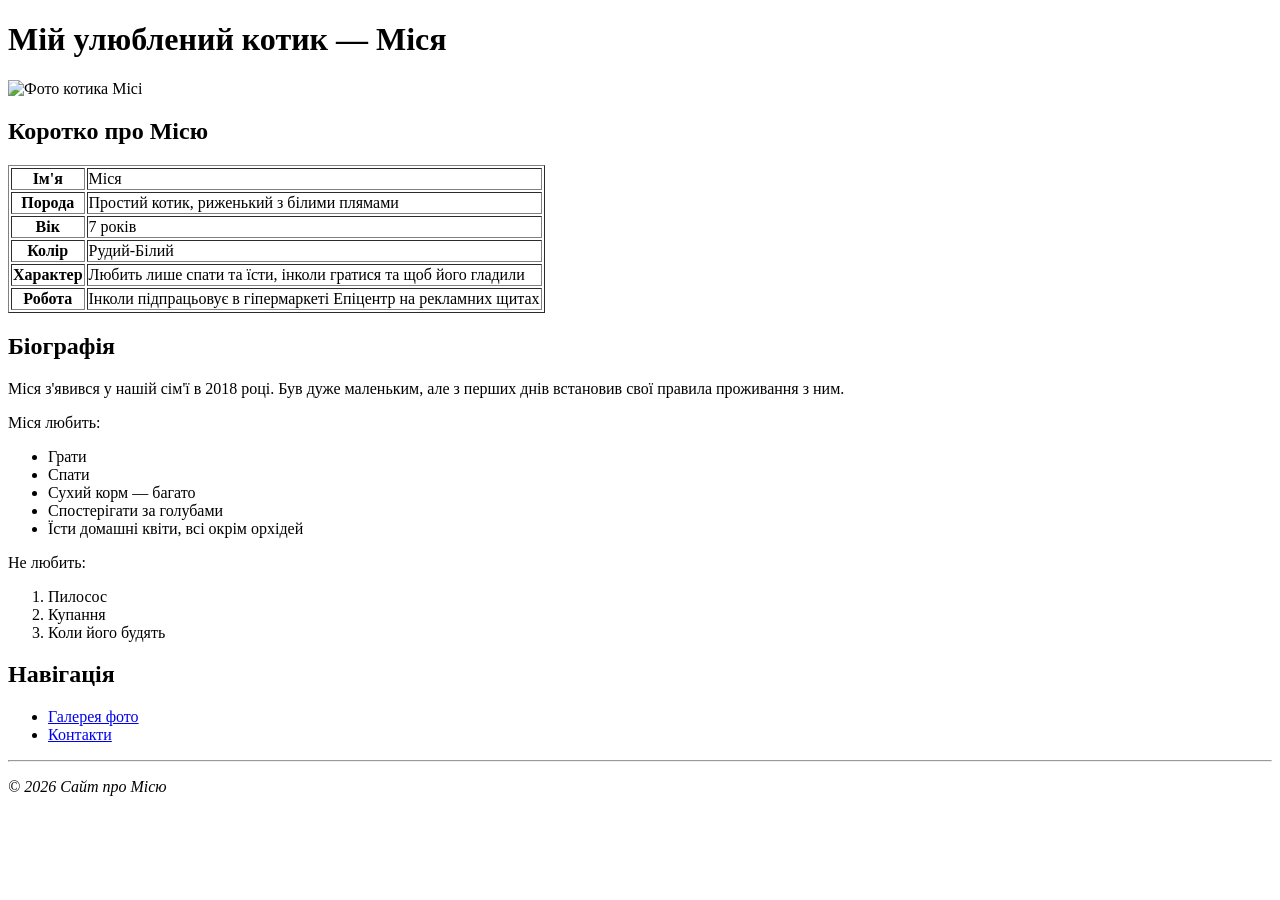
==== index.html @ 343a3a54 "M" ====
<!DOCTYPE html>
<html lang="uk">
<head>
    <meta charset="UTF-8">
    <title>Мій котик Міся</title>
</head>
<body>
    <h1>Мій улюблений котик — Міся</h1>

    <img src="photo/cat.jpg" alt="Фото котика Місі" width="400">

    <h2>Коротко про Місю</h2>

    <table border="1">
        <tr>
            <th>Ім'я</th>
            <td>Міся</td>
        </tr>
        <tr>
            <th>Порода</th>
            <td>Простий котик, риженький з білими плямами</td>
        </tr>
        <tr>
            <th>Вік</th>
            <td>7 років</td>
        </tr>
        <tr>
            <th>Колір</th>
            <td>Рудий-Білий</td>
        </tr>
        <tr>
            <th>Характер</th>
            <td>Любить лише спати та їсти, інколи гратися та щоб його гладили</td>
        </tr>
        <tr>
            <th>Робота</th>
            <td>Інколи підпрацьовує в гіпермаркеті Епіцентр на рекламних щитах</td>
        </tr>
    </table>

    <h2>Біографія</h2>

    <p>Міся з'явився у нашій сім'ї в 2018 році. Був дуже маленьким, але з перших днів встановив свої правила проживання з ним.</p>

    <p>Міся любить:</p>
    <ul>
        <li>Грати</li>
        <li>Спати</li>
        <li>Сухий корм — багато</li>
        <li>Спостерігати за голубами</li>
        <li>Їсти домашні квіти, всі окрім орхідей</li>
    </ul>

    <p>Не любить:</p>
    <ol>
        <li>Пилосос</li>
        <li>Купання</li>
        <li>Коли його будять</li>
    </ol>

    <h2>Навігація</h2>
    <ul>
        <li><a href="pages/gallery.html">Галерея фото</a></li>
        <li><a href="pages/contact.html">Контакти</a></li>
    </ul>

    <hr>
    <p><em>© 2026 Сайт про Місю</em></p>
</body>
</html>
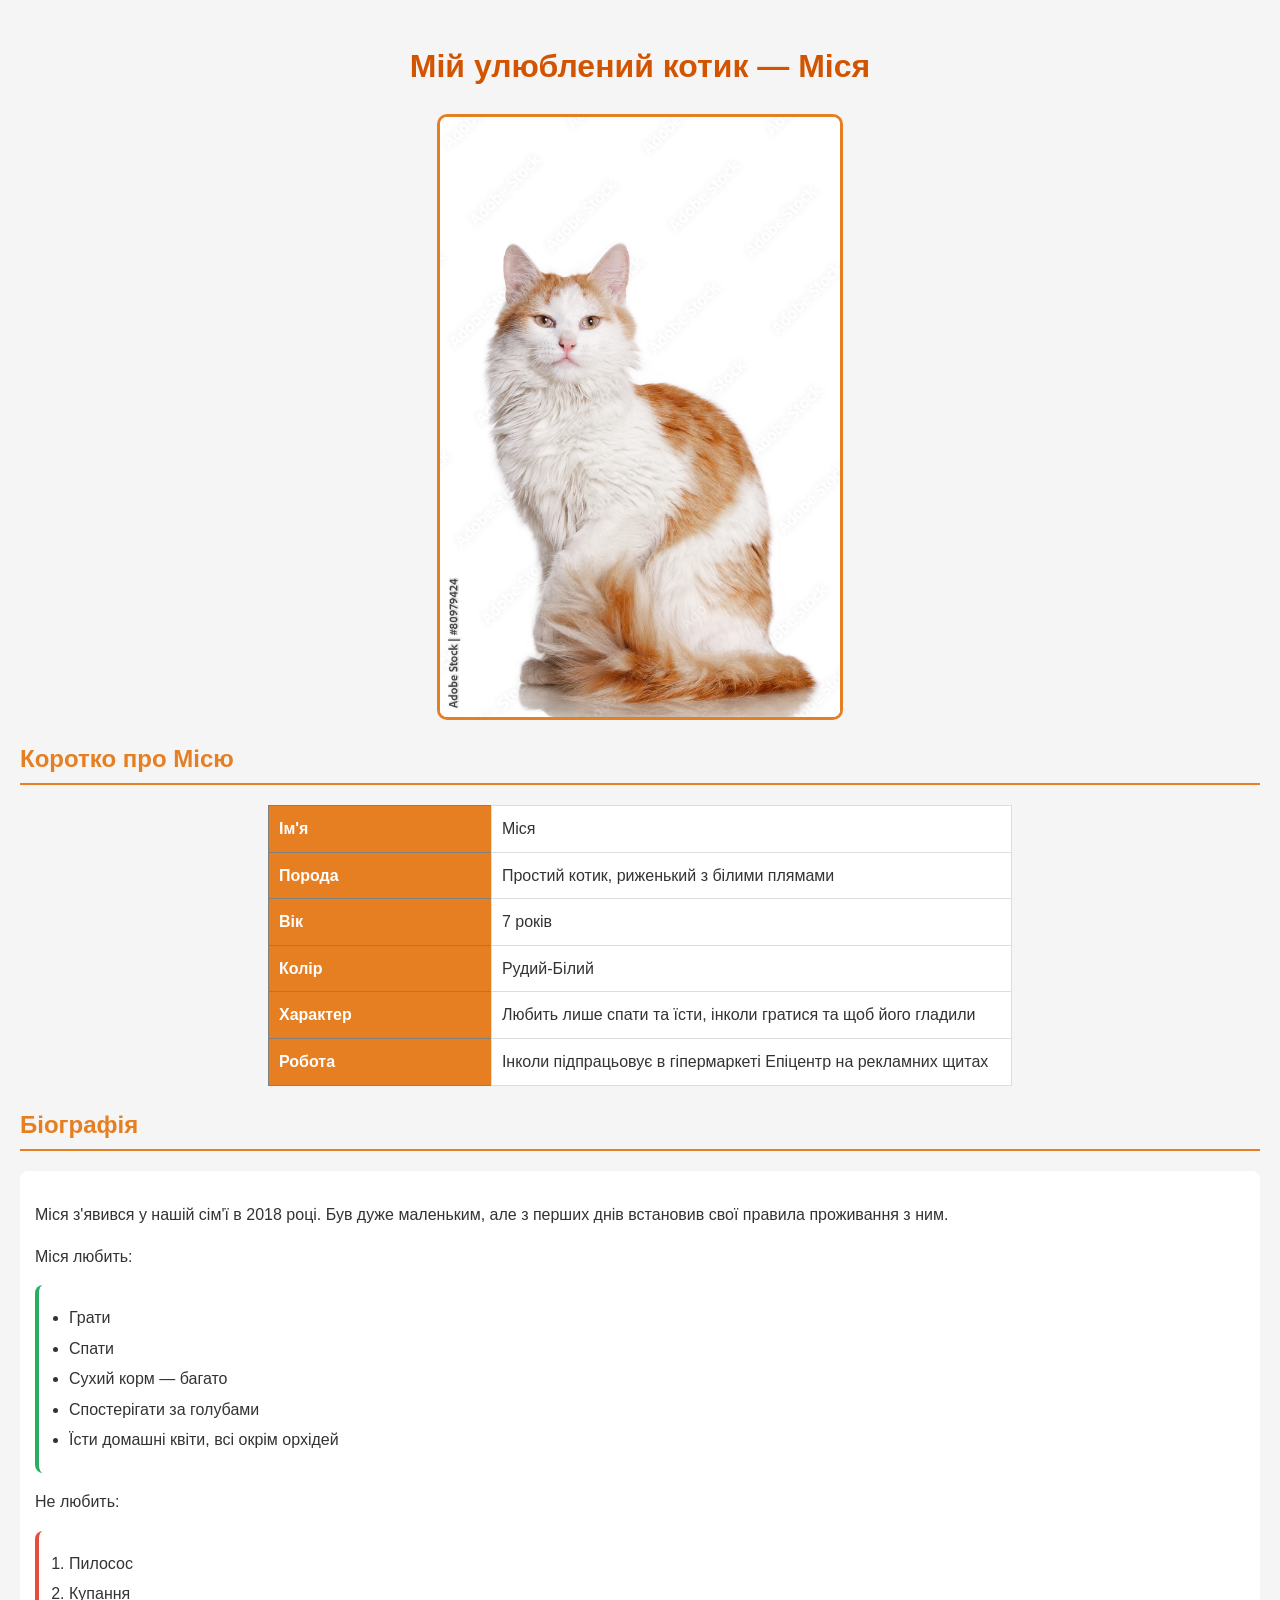
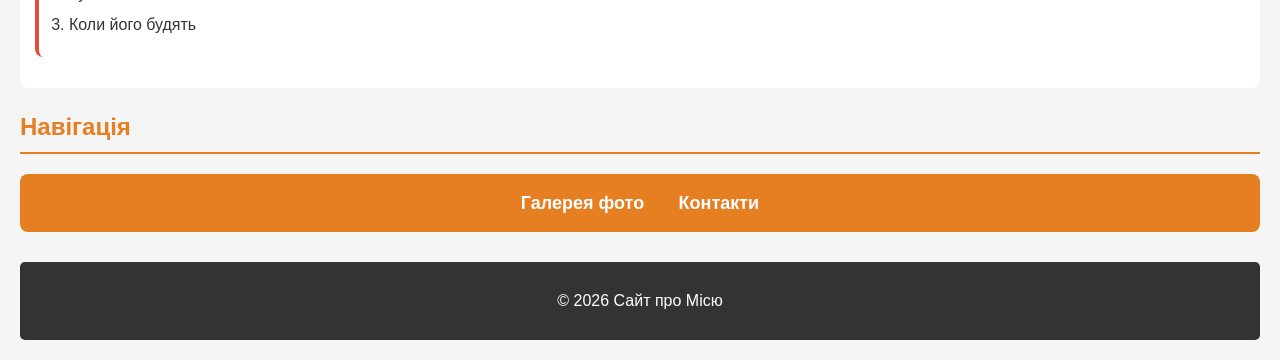
==== commit c4e839a0: "Update index.html" ====
--- a/index.html
+++ b/index.html
@@ -3,15 +3,16 @@
 <head>
     <meta charset="UTF-8">
     <title>Мій котик Міся</title>
+    <link rel="stylesheet" href="style.css">
 </head>
 <body>
-    <h1>Мій улюблений котик — Міся</h1>
+    <h1 id="title">Мій улюблений котик — Міся</h1>
 
-    <img src="photo/cat.jpg" alt="Фото котика Місі" width="400">
+    <img class="main-photo" src="cat.jpg" alt="Фото котика Місі" width="400">
 
     <h2>Коротко про Місю</h2>
 
-    <table border="1">
+    <table class="info-table" border="1">
         <tr>
             <th>Ім'я</th>
             <td>Міся</td>
@@ -40,31 +41,34 @@
 
     <h2>Біографія</h2>
 
-    <p>Міся з'явився у нашій сім'ї в 2018 році. Був дуже маленьким, але з перших днів встановив свої правила проживання з ним.</p>
+    <div id="biography">
+        <p>Міся з'явився у нашій сім'ї в 2018 році. Був дуже маленьким, але з перших днів встановив свої правила проживання з ним.</p>
 
-    <p>Міся любить:</p>
-    <ul>
-        <li>Грати</li>
-        <li>Спати</li>
-        <li>Сухий корм — багато</li>
-        <li>Спостерігати за голубами</li>
-        <li>Їсти домашні квіти, всі окрім орхідей</li>
+        <p>Міся любить:</p>
+        <ul class="likes-list">
+            <li>Грати</li>
+            <li>Спати</li>
+            <li>Сухий корм — багато</li>
+            <li>Спостерігати за голубами</li>
+            <li>Їсти домашні квіти, всі окрім орхідей</li>
+        </ul>
+
+        <p>Не любить:</p>
+        <ol class="dislikes-list">
+            <li>Пилосос</li>
+            <li>Купання</li>
+            <li>Коли його будять</li>
+        </ol>
+    </div>
+
+    <h2>Навігація</h2>
+    <ul class="navigation">
+        <li><a href="gallery.html">Галерея фото</a></li>
+        <li><a href="contact.html">Контакти</a></li>
     </ul>
 
-    <p>Не любить:</p>
-    <ol>
-        <li>Пилосос</li>
-        <li>Купання</li>
-        <li>Коли його будять</li>
-    </ol>
-
-    <h2>Навігація</h2>
-    <ul>
-        <li><a href="pages/gallery.html">Галерея фото</a></li>
-        <li><a href="pages/contact.html">Контакти</a></li>
-    </ul>
-
-    <hr>
-    <p><em>© 2026 Сайт про Місю</em></p>
+    <div id="footer">
+        <p>© 2026 Сайт про Місю</p>
+    </div>
 </body>
 </html>
--- a/style.css
+++ b/style.css
@@ -0,0 +1,180 @@
+/* Загальні стилі */
+body {
+    font-family: Arial, sans-serif;
+    background-color: #f5f5f5;
+    color: #333;
+    margin: 0;
+    padding: 20px;
+    line-height: 1.6;
+}
+
+/* Заголовки */
+h1 {
+    color: #d35400;
+    text-align: center;
+}
+
+h2 {
+    color: #e67e22;
+    border-bottom: 2px solid #e67e22;
+    padding-bottom: 5px;
+}
+
+/* Головне фото */
+.main-photo {
+    display: block;
+    margin: 0 auto;
+    border-radius: 10px;
+    border: 3px solid #e67e22;
+}
+
+/* Таблиця інформації */
+.info-table {
+    width: 60%;
+    margin: 20px auto;
+    border-collapse: collapse;
+}
+
+.info-table th {
+    background-color: #e67e22;
+    color: white;
+    padding: 10px;
+    text-align: left;
+    width: 30%;
+}
+
+.info-table td {
+    background-color: #fff;
+    padding: 10px;
+    border: 1px solid #ddd;
+}
+
+/* Списки */
+.likes-list {
+    background-color: #fff;
+    padding: 15px 30px;
+    border-radius: 8px;
+    border-left: 4px solid #27ae60;
+}
+
+.dislikes-list {
+    background-color: #fff;
+    padding: 15px 30px;
+    border-radius: 8px;
+    border-left: 4px solid #e74c3c;
+}
+
+.likes-list li,
+.dislikes-list li {
+    margin: 5px 0;
+}
+
+/* Навігація */
+.navigation {
+    background-color: #e67e22;
+    padding: 15px;
+    border-radius: 8px;
+    text-align: center;
+}
+
+.navigation li {
+    display: inline;
+    margin: 0 15px;
+    list-style: none;
+}
+
+.navigation a {
+    color: white;
+    text-decoration: none;
+    font-size: 18px;
+    font-weight: bold;
+}
+
+.navigation a:hover {
+    text-decoration: underline;
+}
+
+/* Посилання */
+a {
+    color: #d35400;
+}
+
+a:hover {
+    color: #e67e22;
+}
+
+/* Футер */
+#footer {
+    text-align: center;
+    margin-top: 30px;
+    padding: 10px;
+    background-color: #333;
+    color: #fff;
+    border-radius: 5px;
+}
+
+/* Біографія */
+#biography {
+    background-color: #fff;
+    padding: 15px;
+    border-radius: 8px;
+    margin: 10px 0;
+}
+
+/* Галерея */
+.gallery-photo {
+    border-radius: 10px;
+    border: 3px solid #e67e22;
+    margin: 10px;
+}
+
+.gallery-caption {
+    text-align: center;
+    font-style: italic;
+    color: #666;
+}
+
+/* Контакти таблиця */
+.contact-table {
+    width: 50%;
+    margin: 20px auto;
+    border-collapse: collapse;
+}
+
+.contact-table th {
+    background-color: #d35400;
+    color: white;
+    padding: 10px;
+    text-align: left;
+}
+
+.contact-table td {
+    background-color: #fff;
+    padding: 10px;
+    border: 1px solid #ddd;
+}
+
+/* Кнопка назад */
+.back-link {
+    display: inline-block;
+    background-color: #e67e22;
+    color: white;
+    padding: 8px 15px;
+    border-radius: 5px;
+    text-decoration: none;
+    margin-bottom: 20px;
+}
+
+.back-link:hover {
+    background-color: #d35400;
+    color: white;
+}
+
+/* Нижня навігація */
+#bottom-nav {
+    text-align: center;
+    margin-top: 20px;
+    padding: 10px;
+    background-color: #eee;
+    border-radius: 5px;
+}
